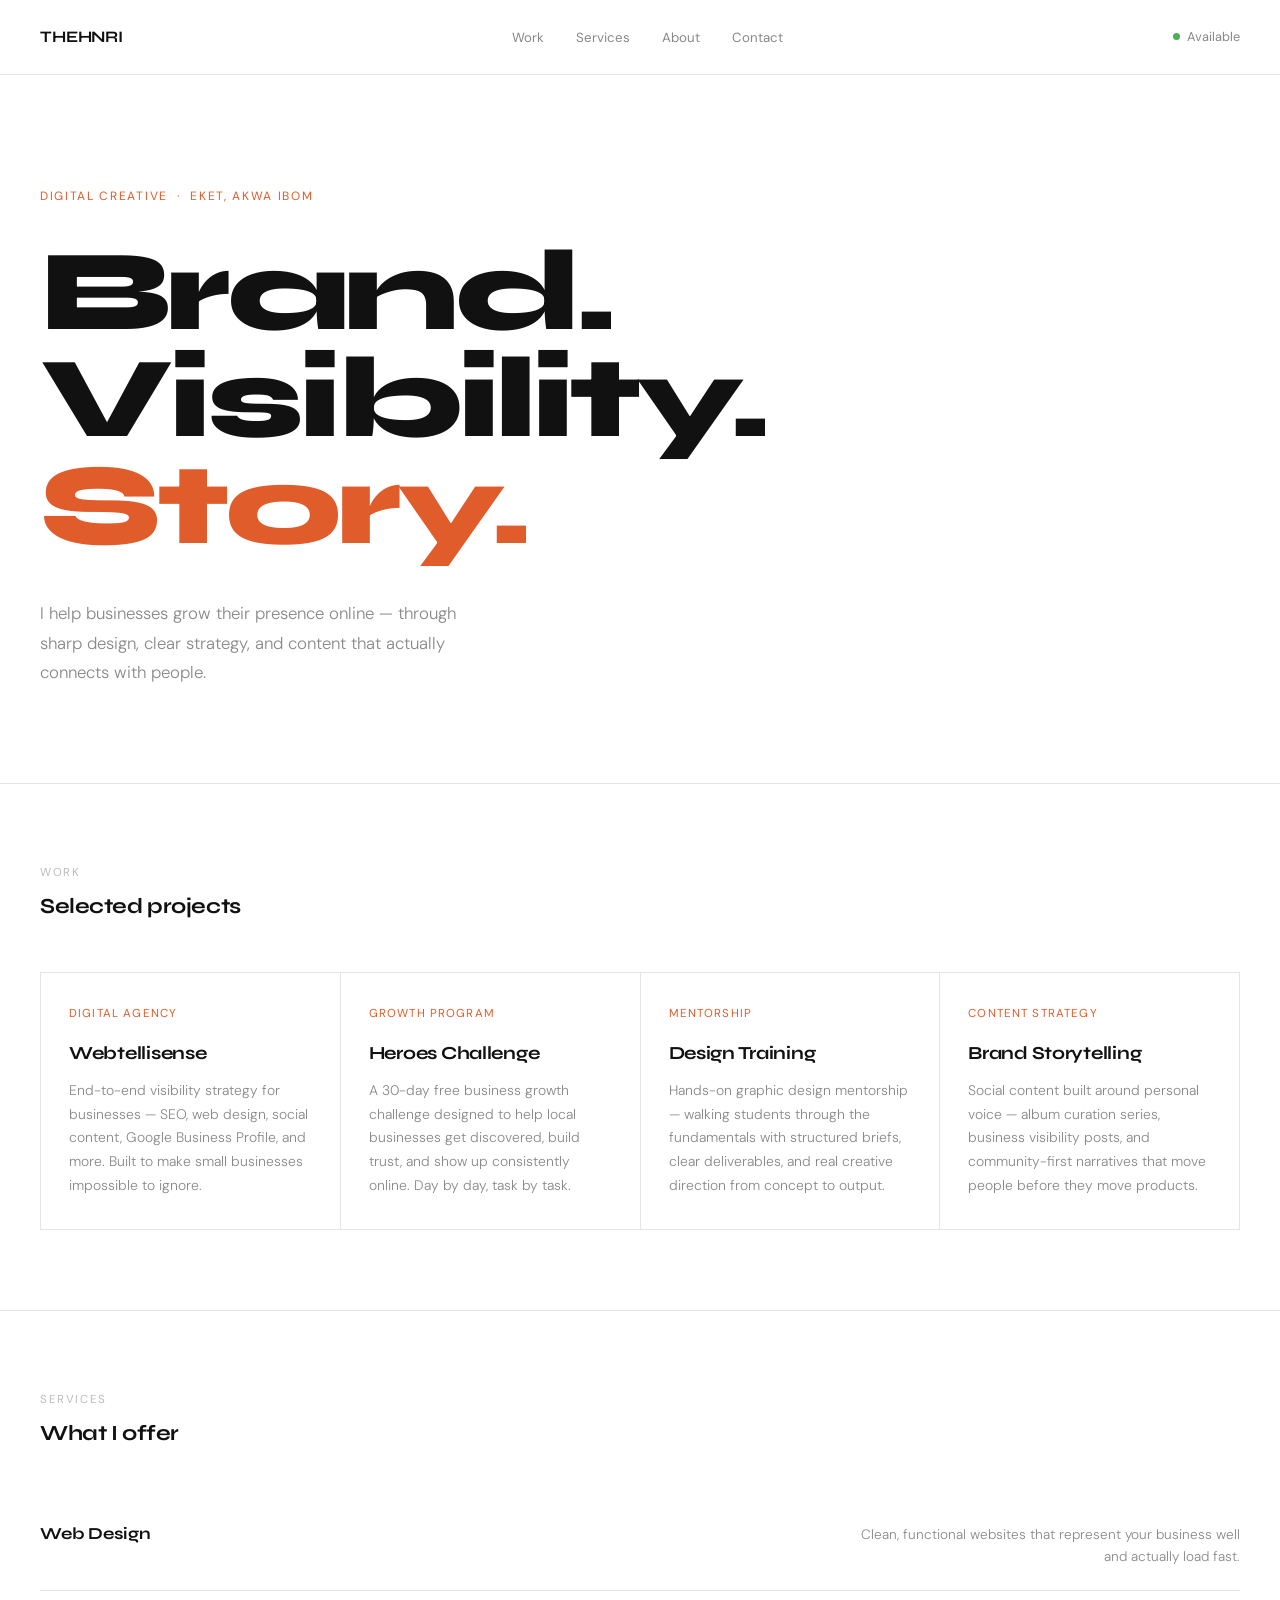
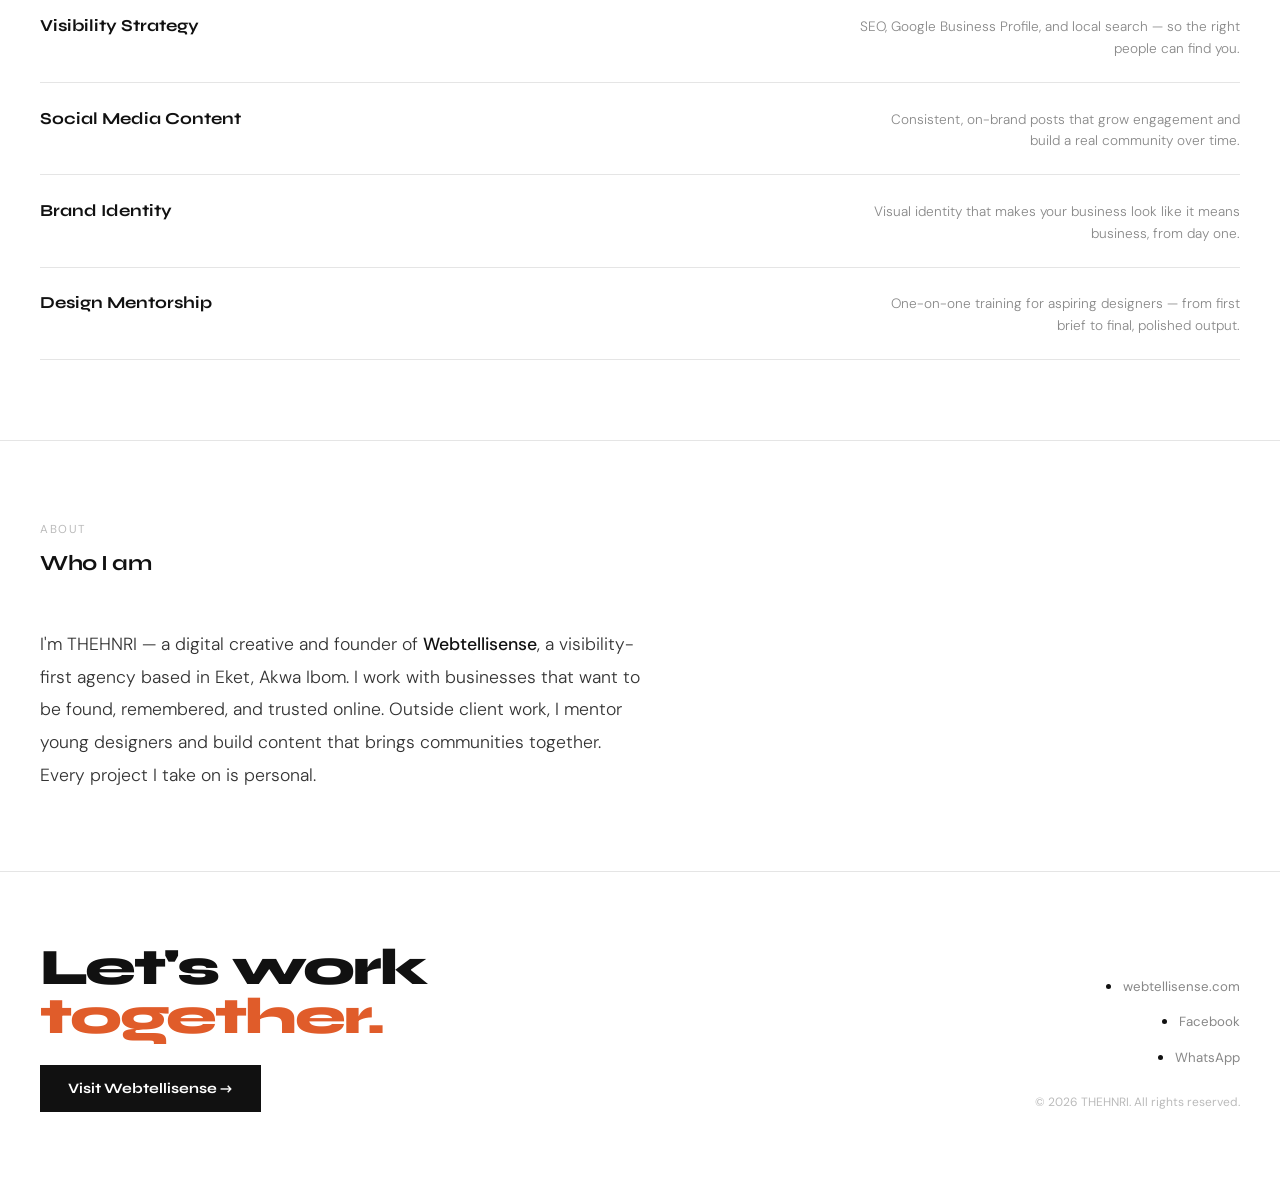
==== index.html @ 306996d9 "Add files via upload" ====
<!DOCTYPE html>
<html lang="en">
<head>
  <meta charset="UTF-8">
  <meta name="viewport" content="width=device-width, initial-scale=1.0">
  <title>THEHNRI — Digital Creative</title>
  <link href="https://fonts.googleapis.com/css2?family=Syne:wght@400;700;800&family=DM+Sans:ital,opsz,wght@0,9..40,300;0,9..40,400;0,9..40,500;1,9..40,300&display=swap" rel="stylesheet">
  <style>
    *, *::before, *::after { box-sizing: border-box; margin: 0; padding: 0; }

    :root {
      --bg:     #FFFFFF;
      --text:   #111111;
      --muted:  #888888;
      --soft:   #BBBBBB;
      --accent: #E05C2A;
      --surface:#F6F5F3;
      --border: #E5E5E5;
    }

    html { scroll-behavior: smooth; }

    body {
      font-family: 'DM Sans', sans-serif;
      background: var(--bg);
      color: var(--text);
      line-height: 1.6;
    }

    /* ── NAV ── */
    nav {
      padding: 1.5rem 2.5rem;
      display: flex;
      justify-content: space-between;
      align-items: center;
      border-bottom: 1px solid var(--border);
      position: sticky;
      top: 0;
      background: var(--bg);
      z-index: 10;
    }

    .nav-name {
      font-family: 'Syne', sans-serif;
      font-weight: 700;
      font-size: 1rem;
      letter-spacing: -0.01em;
    }

    .nav-links {
      display: flex;
      gap: 2rem;
      list-style: none;
    }

    .nav-links a {
      font-size: 0.83rem;
      color: var(--muted);
      text-decoration: none;
      transition: color 0.15s;
    }

    .nav-links a:hover { color: var(--text); }

    .nav-status {
      font-size: 0.8rem;
      color: var(--muted);
      display: flex;
      align-items: center;
      gap: 0.45rem;
    }

    .dot {
      width: 7px;
      height: 7px;
      border-radius: 50%;
      background: #4CAF50;
      flex-shrink: 0;
    }

    /* ── HERO ── */
    .hero {
      padding: 7rem 2.5rem 6rem;
      max-width: 960px;
    }

    .eyebrow {
      font-size: 0.75rem;
      text-transform: uppercase;
      letter-spacing: 0.14em;
      color: var(--accent);
      margin-bottom: 2rem;
    }

    h1 {
      font-family: 'Syne', sans-serif;
      font-size: clamp(3.5rem, 9vw, 7.5rem);
      font-weight: 800;
      line-height: 0.93;
      letter-spacing: -0.04em;
      margin-bottom: 2.5rem;
    }

    h1 em {
      font-style: normal;
      color: var(--accent);
    }

    .hero-sub {
      font-size: 1.05rem;
      color: var(--muted);
      max-width: 440px;
      line-height: 1.75;
      font-weight: 300;
    }

    /* ── SHARED SECTION ── */
    .section {
      padding: 5rem 2.5rem;
      border-top: 1px solid var(--border);
    }

    .section-head {
      margin-bottom: 3rem;
    }

    .section-label {
      font-size: 0.72rem;
      text-transform: uppercase;
      letter-spacing: 0.14em;
      color: var(--soft);
      display: block;
      margin-bottom: 0.4rem;
    }

    h2 {
      font-family: 'Syne', sans-serif;
      font-size: 1.35rem;
      font-weight: 700;
      letter-spacing: -0.02em;
    }

    /* ── WORK GRID ── */
    .work-grid {
      display: grid;
      grid-template-columns: repeat(auto-fit, minmax(260px, 1fr));
      border: 1px solid var(--border);
      gap: 1px;
      background: var(--border);
    }

    .work-card {
      background: var(--bg);
      padding: 2rem 1.75rem;
      transition: background 0.15s;
    }

    .work-card:hover { background: var(--surface); }

    .work-tag {
      font-size: 0.72rem;
      text-transform: uppercase;
      letter-spacing: 0.1em;
      color: var(--accent);
      margin-bottom: 1rem;
      display: block;
    }

    .work-title {
      font-family: 'Syne', sans-serif;
      font-size: 1.15rem;
      font-weight: 700;
      margin-bottom: 0.65rem;
      letter-spacing: -0.015em;
    }

    .work-desc {
      font-size: 0.87rem;
      color: var(--muted);
      line-height: 1.7;
      font-weight: 300;
    }

    /* ── SERVICES ── */
    .service-list { list-style: none; }

    .service-item {
      padding: 1.4rem 0;
      border-bottom: 1px solid var(--border);
      display: flex;
      justify-content: space-between;
      align-items: baseline;
      gap: 2rem;
    }

    .service-name {
      font-family: 'Syne', sans-serif;
      font-size: 1.05rem;
      font-weight: 700;
      flex-shrink: 0;
    }

    .service-desc {
      font-size: 0.85rem;
      color: var(--muted);
      text-align: right;
      max-width: 380px;
      font-weight: 300;
    }

    /* ── ABOUT ── */
    .about-body {
      font-size: 1.1rem;
      line-height: 1.85;
      max-width: 600px;
      color: #333;
      font-weight: 300;
    }

    .about-body strong {
      font-weight: 500;
      color: var(--text);
    }

    /* ── FOOTER ── */
    footer {
      padding: 4.5rem 2.5rem;
      border-top: 1px solid var(--border);
      display: flex;
      justify-content: space-between;
      align-items: flex-end;
      gap: 3rem;
      flex-wrap: wrap;
    }

    .footer-cta h3 {
      font-family: 'Syne', sans-serif;
      font-size: clamp(2rem, 5vw, 3.2rem);
      font-weight: 800;
      letter-spacing: -0.04em;
      line-height: 0.95;
      margin-bottom: 1.5rem;
    }

    .footer-cta h3 em {
      font-style: normal;
      color: var(--accent);
    }

    .cta-link {
      display: inline-block;
      font-family: 'Syne', sans-serif;
      font-size: 0.9rem;
      font-weight: 700;
      color: var(--bg);
      background: var(--text);
      text-decoration: none;
      padding: 0.75rem 1.75rem;
      transition: background 0.15s;
    }

    .cta-link:hover { background: var(--accent); }

    .footer-meta {
      text-align: right;
    }

    .footer-links {
      display: flex;
      flex-direction: column;
      gap: 0.6rem;
      align-items: flex-end;
      margin-bottom: 1.5rem;
    }

    .footer-links a {
      font-size: 0.83rem;
      color: var(--muted);
      text-decoration: none;
      transition: color 0.15s;
    }

    .footer-links a:hover { color: var(--text); }

    .footer-copy {
      font-size: 0.75rem;
      color: var(--soft);
    }

    /* ── RESPONSIVE ── */
    @media (max-width: 640px) {
      nav { padding: 1.25rem 1.5rem; }
      .nav-links { display: none; }
      .hero { padding: 4.5rem 1.5rem 4rem; }
      .section { padding: 3.5rem 1.5rem; }
      .service-item { flex-direction: column; gap: 0.5rem; }
      .service-desc { text-align: left; }
      footer { padding: 3rem 1.5rem; flex-direction: column; align-items: flex-start; }
      .footer-meta { text-align: left; }
      .footer-links { align-items: flex-start; }
    }

    @media (prefers-reduced-motion: reduce) {
      * { transition: none !important; }
    }
  </style>
</head>
<body>

  <!-- NAV -->
  <nav>
    <span class="nav-name">THEHNRI</span>
    <ul class="nav-links">
      <li><a href="#work">Work</a></li>
      <li><a href="#services">Services</a></li>
      <li><a href="#about">About</a></li>
      <li><a href="#contact">Contact</a></li>
    </ul>
    <span class="nav-status">
      <span class="dot"></span>
      Available
    </span>
  </nav>

  <!-- HERO -->
  <div class="hero">
    <p class="eyebrow" id="site-eyebrow">Digital Creative &nbsp;·&nbsp; Eket, Akwa Ibom</p>
    <h1>
      Brand.<br>
      Visibility.<br>
      <em>Story.</em>
    </h1>
    <p class="hero-sub" id="site-subtitle">
      I help businesses grow their presence online — through sharp design,
      clear strategy, and content that actually connects with people.
    </p>
  </div>

  <!-- WORK -->
  <div id="work" class="section">
    <div class="section-head">
      <span class="section-label">Work</span>
      <h2>Selected projects</h2>
    </div>
    <div class="work-grid" id="work-grid">

      <!-- The cards below are FALLBACK content shown only if
           content/works.json fails to load. Once the CMS data
           loads, this grid is replaced automatically. You can
           leave these as-is or remove them. -->

      <!-- ============================================
           HOW TO ADD A NEW WORK ITEM:
           Copy one ".work-card" block (everything from
           <div class="work-card"> to its closing </div>)
           and paste it anywhere in this grid. Then edit:
             - work-tag   -> category label
             - work-title -> project name
             - work-desc  -> short description
           To add an image, place this inside the card,
           right after the opening <div class="work-card">:
             <img src="your-image.jpg" alt="Project name"
                  style="width:100%; height:160px; object-fit:cover; margin-bottom:1rem; border:1px solid var(--border);">
      ============================================= -->

      <div class="work-card">
        <span class="work-tag">Digital Agency</span>
        <p class="work-title">Webtellisense</p>
        <p class="work-desc">
          End-to-end visibility strategy for businesses — SEO, web design,
          social content, Google Business Profile, and more. Built to make
          small businesses impossible to ignore.
        </p>
      </div>

      <div class="work-card">
        <span class="work-tag">Growth Program</span>
        <p class="work-title">Heroes Challenge</p>
        <p class="work-desc">
          A 30-day free business growth challenge designed to help local
          businesses get discovered, build trust, and show up consistently
          online. Day by day, task by task.
        </p>
      </div>

      <div class="work-card">
        <span class="work-tag">Mentorship</span>
        <p class="work-title">Design Training</p>
        <p class="work-desc">
          Hands-on graphic design mentorship — walking students through the
          fundamentals with structured briefs, clear deliverables, and real
          creative direction from concept to output.
        </p>
      </div>

      <div class="work-card">
        <span class="work-tag">Content Strategy</span>
        <p class="work-title">Brand Storytelling</p>
        <p class="work-desc">
          Social content built around personal voice — album curation series,
          business visibility posts, and community-first narratives that move
          people before they move products.
        </p>
      </div>

    </div>
  </div>

  <!-- SERVICES -->
  <div id="services" class="section">
    <div class="section-head">
      <span class="section-label">Services</span>
      <h2>What I offer</h2>
    </div>
    <ul class="service-list">
      <li class="service-item">
        <span class="service-name">Web Design</span>
        <span class="service-desc">Clean, functional websites that represent your business well and actually load fast.</span>
      </li>
      <li class="service-item">
        <span class="service-name">Visibility Strategy</span>
        <span class="service-desc">SEO, Google Business Profile, and local search — so the right people can find you.</span>
      </li>
      <li class="service-item">
        <span class="service-name">Social Media Content</span>
        <span class="service-desc">Consistent, on-brand posts that grow engagement and build a real community over time.</span>
      </li>
      <li class="service-item">
        <span class="service-name">Brand Identity</span>
        <span class="service-desc">Visual identity that makes your business look like it means business, from day one.</span>
      </li>
      <li class="service-item">
        <span class="service-name">Design Mentorship</span>
        <span class="service-desc">One-on-one training for aspiring designers — from first brief to final, polished output.</span>
      </li>
    </ul>
  </div>

  <!-- ABOUT -->
  <div id="about" class="section">
    <div class="section-head">
      <span class="section-label">About</span>
      <h2>Who I am</h2>
    </div>
    <p class="about-body" id="site-about">
      I'm THEHNRI — a digital creative and founder of
      <strong>Webtellisense</strong>, a visibility-first agency based in
      Eket, Akwa Ibom. I work with businesses that want to be found,
      remembered, and trusted online. Outside client work, I mentor young
      designers and build content that brings communities together.
      Every project I take on is personal.
    </p>
  </div>

  <!-- FOOTER / CONTACT -->
  <footer id="contact">
    <div class="footer-cta">
      <h3>Let's work<br><em>together.</em></h3>
      <a class="cta-link" href="https://webtellisense.com" target="_blank" rel="noopener">
        Visit Webtellisense &rarr;
      </a>
    </div>
    <div class="footer-meta">
      <ul class="footer-links">
        <li><a href="https://webtellisense.com" target="_blank" rel="noopener">webtellisense.com</a></li>
        <li><a href="#">Facebook</a></li>
        <li><a href="#">WhatsApp</a></li>
      </ul>
      <p class="footer-copy">&copy; 2026 THEHNRI. All rights reserved.</p>
    </div>
  </footer>

  <script>
    // ── Load editable content from /content/ JSON files (edited via /admin) ──

    // Site text (eyebrow, hero subtitle, about)
    fetch('content/site.json')
      .then(r => r.json())
      .then(data => {
        if (data.eyebrow) document.getElementById('site-eyebrow').textContent = data.eyebrow;
        if (data.subtitle) document.getElementById('site-subtitle').textContent = data.subtitle;
        if (data.about) {
          const aboutEl = document.getElementById('site-about');
          aboutEl.innerHTML = data.about.replace(/Webtellisense/, '<strong>Webtellisense</strong>');
        }
      })
      .catch(() => { /* keep fallback text if this fails */ });

    // Work / project cards
    fetch('content/works.json')
      .then(r => r.json())
      .then(data => {
        const grid = document.getElementById('work-grid');
        if (!data.items || !data.items.length) return;

        grid.innerHTML = data.items.map(item => `
          <div class="work-card">
            ${item.image ? `<img src="${item.image}" alt="${item.title}" style="width:100%; height:160px; object-fit:cover; margin-bottom:1rem; border:1px solid var(--border);">` : ''}
            <span class="work-tag">${item.tag || ''}</span>
            <p class="work-title">${item.title || ''}</p>
            <p class="work-desc">${item.description || ''}</p>
          </div>
        `).join('');
      })
      .catch(() => { /* keep fallback cards if this fails */ });
  </script>

</body>
</html>
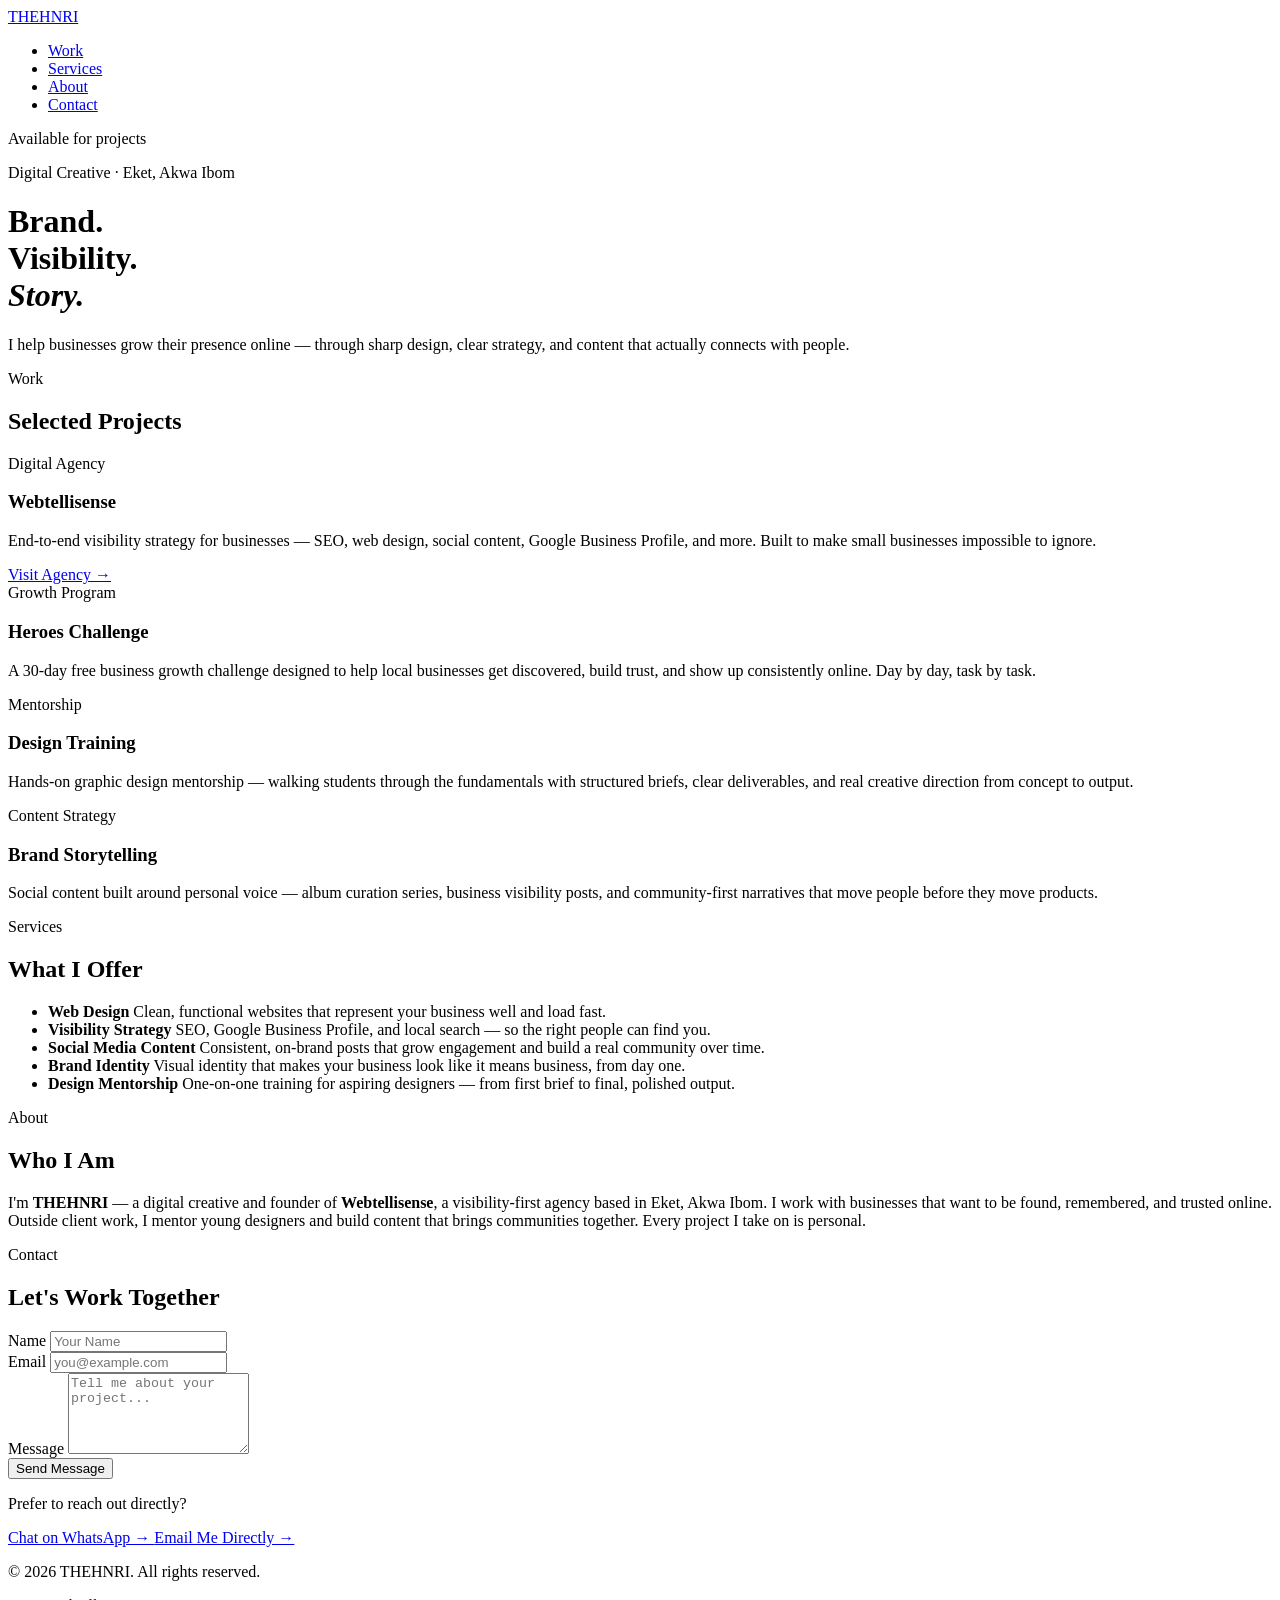
==== commit 945b8e41: "Update index.html" ====
--- a/index.html
+++ b/index.html
@@ -1,509 +1,195 @@
 <!DOCTYPE html>
 <html lang="en">
 <head>
-  <meta charset="UTF-8">
-  <meta name="viewport" content="width=device-width, initial-scale=1.0">
-  <title>THEHNRI — Digital Creative</title>
-  <link href="https://fonts.googleapis.com/css2?family=Syne:wght@400;700;800&family=DM+Sans:ital,opsz,wght@0,9..40,300;0,9..40,400;0,9..40,500;1,9..40,300&display=swap" rel="stylesheet">
-  <style>
-    *, *::before, *::after { box-sizing: border-box; margin: 0; padding: 0; }
-
-    :root {
-      --bg:     #FFFFFF;
-      --text:   #111111;
-      --muted:  #888888;
-      --soft:   #BBBBBB;
-      --accent: #E05C2A;
-      --surface:#F6F5F3;
-      --border: #E5E5E5;
-    }
-
-    html { scroll-behavior: smooth; }
-
-    body {
-      font-family: 'DM Sans', sans-serif;
-      background: var(--bg);
-      color: var(--text);
-      line-height: 1.6;
-    }
-
-    /* ── NAV ── */
-    nav {
-      padding: 1.5rem 2.5rem;
-      display: flex;
-      justify-content: space-between;
-      align-items: center;
-      border-bottom: 1px solid var(--border);
-      position: sticky;
-      top: 0;
-      background: var(--bg);
-      z-index: 10;
-    }
-
-    .nav-name {
-      font-family: 'Syne', sans-serif;
-      font-weight: 700;
-      font-size: 1rem;
-      letter-spacing: -0.01em;
-    }
-
-    .nav-links {
-      display: flex;
-      gap: 2rem;
-      list-style: none;
-    }
-
-    .nav-links a {
-      font-size: 0.83rem;
-      color: var(--muted);
-      text-decoration: none;
-      transition: color 0.15s;
-    }
-
-    .nav-links a:hover { color: var(--text); }
-
-    .nav-status {
-      font-size: 0.8rem;
-      color: var(--muted);
-      display: flex;
-      align-items: center;
-      gap: 0.45rem;
-    }
-
-    .dot {
-      width: 7px;
-      height: 7px;
-      border-radius: 50%;
-      background: #4CAF50;
-      flex-shrink: 0;
-    }
-
-    /* ── HERO ── */
-    .hero {
-      padding: 7rem 2.5rem 6rem;
-      max-width: 960px;
-    }
-
-    .eyebrow {
-      font-size: 0.75rem;
-      text-transform: uppercase;
-      letter-spacing: 0.14em;
-      color: var(--accent);
-      margin-bottom: 2rem;
-    }
-
-    h1 {
-      font-family: 'Syne', sans-serif;
-      font-size: clamp(3.5rem, 9vw, 7.5rem);
-      font-weight: 800;
-      line-height: 0.93;
-      letter-spacing: -0.04em;
-      margin-bottom: 2.5rem;
-    }
-
-    h1 em {
-      font-style: normal;
-      color: var(--accent);
-    }
-
-    .hero-sub {
-      font-size: 1.05rem;
-      color: var(--muted);
-      max-width: 440px;
-      line-height: 1.75;
-      font-weight: 300;
-    }
-
-    /* ── SHARED SECTION ── */
-    .section {
-      padding: 5rem 2.5rem;
-      border-top: 1px solid var(--border);
-    }
-
-    .section-head {
-      margin-bottom: 3rem;
-    }
-
-    .section-label {
-      font-size: 0.72rem;
-      text-transform: uppercase;
-      letter-spacing: 0.14em;
-      color: var(--soft);
-      display: block;
-      margin-bottom: 0.4rem;
-    }
-
-    h2 {
-      font-family: 'Syne', sans-serif;
-      font-size: 1.35rem;
-      font-weight: 700;
-      letter-spacing: -0.02em;
-    }
-
-    /* ── WORK GRID ── */
-    .work-grid {
-      display: grid;
-      grid-template-columns: repeat(auto-fit, minmax(260px, 1fr));
-      border: 1px solid var(--border);
-      gap: 1px;
-      background: var(--border);
-    }
-
-    .work-card {
-      background: var(--bg);
-      padding: 2rem 1.75rem;
-      transition: background 0.15s;
-    }
-
-    .work-card:hover { background: var(--surface); }
-
-    .work-tag {
-      font-size: 0.72rem;
-      text-transform: uppercase;
-      letter-spacing: 0.1em;
-      color: var(--accent);
-      margin-bottom: 1rem;
-      display: block;
-    }
-
-    .work-title {
-      font-family: 'Syne', sans-serif;
-      font-size: 1.15rem;
-      font-weight: 700;
-      margin-bottom: 0.65rem;
-      letter-spacing: -0.015em;
-    }
-
-    .work-desc {
-      font-size: 0.87rem;
-      color: var(--muted);
-      line-height: 1.7;
-      font-weight: 300;
-    }
-
-    /* ── SERVICES ── */
-    .service-list { list-style: none; }
-
-    .service-item {
-      padding: 1.4rem 0;
-      border-bottom: 1px solid var(--border);
-      display: flex;
-      justify-content: space-between;
-      align-items: baseline;
-      gap: 2rem;
-    }
-
-    .service-name {
-      font-family: 'Syne', sans-serif;
-      font-size: 1.05rem;
-      font-weight: 700;
-      flex-shrink: 0;
-    }
-
-    .service-desc {
-      font-size: 0.85rem;
-      color: var(--muted);
-      text-align: right;
-      max-width: 380px;
-      font-weight: 300;
-    }
-
-    /* ── ABOUT ── */
-    .about-body {
-      font-size: 1.1rem;
-      line-height: 1.85;
-      max-width: 600px;
-      color: #333;
-      font-weight: 300;
-    }
-
-    .about-body strong {
-      font-weight: 500;
-      color: var(--text);
-    }
-
-    /* ── FOOTER ── */
-    footer {
-      padding: 4.5rem 2.5rem;
-      border-top: 1px solid var(--border);
-      display: flex;
-      justify-content: space-between;
-      align-items: flex-end;
-      gap: 3rem;
-      flex-wrap: wrap;
-    }
-
-    .footer-cta h3 {
-      font-family: 'Syne', sans-serif;
-      font-size: clamp(2rem, 5vw, 3.2rem);
-      font-weight: 800;
-      letter-spacing: -0.04em;
-      line-height: 0.95;
-      margin-bottom: 1.5rem;
-    }
-
-    .footer-cta h3 em {
-      font-style: normal;
-      color: var(--accent);
-    }
-
-    .cta-link {
-      display: inline-block;
-      font-family: 'Syne', sans-serif;
-      font-size: 0.9rem;
-      font-weight: 700;
-      color: var(--bg);
-      background: var(--text);
-      text-decoration: none;
-      padding: 0.75rem 1.75rem;
-      transition: background 0.15s;
-    }
-
-    .cta-link:hover { background: var(--accent); }
-
-    .footer-meta {
-      text-align: right;
-    }
-
-    .footer-links {
-      display: flex;
-      flex-direction: column;
-      gap: 0.6rem;
-      align-items: flex-end;
-      margin-bottom: 1.5rem;
-    }
-
-    .footer-links a {
-      font-size: 0.83rem;
-      color: var(--muted);
-      text-decoration: none;
-      transition: color 0.15s;
-    }
-
-    .footer-links a:hover { color: var(--text); }
-
-    .footer-copy {
-      font-size: 0.75rem;
-      color: var(--soft);
-    }
-
-    /* ── RESPONSIVE ── */
-    @media (max-width: 640px) {
-      nav { padding: 1.25rem 1.5rem; }
-      .nav-links { display: none; }
-      .hero { padding: 4.5rem 1.5rem 4rem; }
-      .section { padding: 3.5rem 1.5rem; }
-      .service-item { flex-direction: column; gap: 0.5rem; }
-      .service-desc { text-align: left; }
-      footer { padding: 3rem 1.5rem; flex-direction: column; align-items: flex-start; }
-      .footer-meta { text-align: left; }
-      .footer-links { align-items: flex-start; }
-    }
-
-    @media (prefers-reduced-motion: reduce) {
-      * { transition: none !important; }
-    }
-  </style>
+  <meta charset="UTF-8" />
+  <meta name="viewport" content="width=device-width, initial-scale=1.0" />
+  <title>THEHNRI — Digital Creative & Brand Strategist</title>
+  
+  <!-- SEO & Social Sharing (Open Graph) -->
+  <meta name="description" content="Portfolio of THEHNRI — Digital Creative and Founder of Webtellisense. Based in Eket, Akwa Ibom." />
+  <meta property="og:title" content="THEHNRI — Digital Creative" />
+  <meta property="og:description" content="Helping businesses grow online through design, visibility strategy, and storytelling." />
+  <meta property="og:type" content="website" />
+  
+  <link rel="stylesheet" href="style.css" />
 </head>
 <body>
 
-  <!-- NAV -->
+  <!-- Navigation -->
   <nav>
-    <span class="nav-name">THEHNRI</span>
-    <ul class="nav-links">
+    <a href="#" class="logo">THEHNRI</a>
+    <ul>
       <li><a href="#work">Work</a></li>
       <li><a href="#services">Services</a></li>
       <li><a href="#about">About</a></li>
       <li><a href="#contact">Contact</a></li>
     </ul>
-    <span class="nav-status">
-      <span class="dot"></span>
-      Available
+    <span class="badge">
+      <span class="dot"></span> Available for projects
     </span>
   </nav>
 
-  <!-- HERO -->
-  <div class="hero">
-    <p class="eyebrow" id="site-eyebrow">Digital Creative &nbsp;·&nbsp; Eket, Akwa Ibom</p>
+  <!-- Hero Section -->
+  <header class="hero">
+    <p class="location">Digital Creative &middot; Eket, Akwa Ibom</p>
     <h1>
-      Brand.<br>
-      Visibility.<br>
+      Brand.<br />
+      Visibility.<br />
       <em>Story.</em>
     </h1>
-    <p class="hero-sub" id="site-subtitle">
+    <p class="intro">
       I help businesses grow their presence online — through sharp design,
       clear strategy, and content that actually connects with people.
     </p>
-  </div>
+  </header>
 
-  <!-- WORK -->
-  <div id="work" class="section">
-    <div class="section-head">
-      <span class="section-label">Work</span>
-      <h2>Selected projects</h2>
+  <!-- Work Section -->
+  <section id="work">
+    <div class="section-header">
+      <span>Work</span>
+      <h2>Selected Projects</h2>
     </div>
-    <div class="work-grid" id="work-grid">
-
-      <!-- The cards below are FALLBACK content shown only if
-           content/works.json fails to load. Once the CMS data
-           loads, this grid is replaced automatically. You can
-           leave these as-is or remove them. -->
-
-      <!-- ============================================
-           HOW TO ADD A NEW WORK ITEM:
-           Copy one ".work-card" block (everything from
-           <div class="work-card"> to its closing </div>)
-           and paste it anywhere in this grid. Then edit:
-             - work-tag   -> category label
-             - work-title -> project name
-             - work-desc  -> short description
-           To add an image, place this inside the card,
-           right after the opening <div class="work-card">:
-             <img src="your-image.jpg" alt="Project name"
-                  style="width:100%; height:160px; object-fit:cover; margin-bottom:1rem; border:1px solid var(--border);">
-      ============================================= -->
-
-      <div class="work-card">
-        <span class="work-tag">Digital Agency</span>
-        <p class="work-title">Webtellisense</p>
-        <p class="work-desc">
+    
+    <div class="projects-grid">
+      <div class="project-card">
+        <span class="tag">Digital Agency</span>
+        <h3>Webtellisense</h3>
+        <p>
           End-to-end visibility strategy for businesses — SEO, web design,
           social content, Google Business Profile, and more. Built to make
           small businesses impossible to ignore.
         </p>
+        <a href="https://webtellisense.com" target="_blank" class="link-btn">Visit Agency &rarr;</a>
       </div>
 
-      <div class="work-card">
-        <span class="work-tag">Growth Program</span>
-        <p class="work-title">Heroes Challenge</p>
-        <p class="work-desc">
+      <div class="project-card">
+        <span class="tag">Growth Program</span>
+        <h3>Heroes Challenge</h3>
+        <p>
           A 30-day free business growth challenge designed to help local
           businesses get discovered, build trust, and show up consistently
           online. Day by day, task by task.
         </p>
       </div>
 
-      <div class="work-card">
-        <span class="work-tag">Mentorship</span>
-        <p class="work-title">Design Training</p>
-        <p class="work-desc">
+      <div class="project-card">
+        <span class="tag">Mentorship</span>
+        <h3>Design Training</h3>
+        <p>
           Hands-on graphic design mentorship — walking students through the
           fundamentals with structured briefs, clear deliverables, and real
           creative direction from concept to output.
         </p>
       </div>
 
-      <div class="work-card">
-        <span class="work-tag">Content Strategy</span>
-        <p class="work-title">Brand Storytelling</p>
-        <p class="work-desc">
+      <div class="project-card">
+        <span class="tag">Content Strategy</span>
+        <h3>Brand Storytelling</h3>
+        <p>
           Social content built around personal voice — album curation series,
           business visibility posts, and community-first narratives that move
           people before they move products.
         </p>
       </div>
+    </div>
+  </section>
 
+  <!-- Services Section -->
+  <section id="services">
+    <div class="section-header">
+      <span>Services</span>
+      <h2>What I Offer</h2>
     </div>
-  </div>
-
-  <!-- SERVICES -->
-  <div id="services" class="section">
-    <div class="section-head">
-      <span class="section-label">Services</span>
-      <h2>What I offer</h2>
-    </div>
-    <ul class="service-list">
-      <li class="service-item">
-        <span class="service-name">Web Design</span>
-        <span class="service-desc">Clean, functional websites that represent your business well and actually load fast.</span>
+    <ul class="services-list">
+      <li>
+        <strong>Web Design</strong>
+        <span>Clean, functional websites that represent your business well and load fast.</span>
       </li>
-      <li class="service-item">
-        <span class="service-name">Visibility Strategy</span>
-        <span class="service-desc">SEO, Google Business Profile, and local search — so the right people can find you.</span>
+      <li>
+        <strong>Visibility Strategy</strong>
+        <span>SEO, Google Business Profile, and local search — so the right people can find you.</span>
       </li>
-      <li class="service-item">
-        <span class="service-name">Social Media Content</span>
-        <span class="service-desc">Consistent, on-brand posts that grow engagement and build a real community over time.</span>
+      <li>
+        <strong>Social Media Content</strong>
+        <span>Consistent, on-brand posts that grow engagement and build a real community over time.</span>
       </li>
-      <li class="service-item">
-        <span class="service-name">Brand Identity</span>
-        <span class="service-desc">Visual identity that makes your business look like it means business, from day one.</span>
+      <li>
+        <strong>Brand Identity</strong>
+        <span>Visual identity that makes your business look like it means business, from day one.</span>
       </li>
-      <li class="service-item">
-        <span class="service-name">Design Mentorship</span>
-        <span class="service-desc">One-on-one training for aspiring designers — from first brief to final, polished output.</span>
+      <li>
+        <strong>Design Mentorship</strong>
+        <span>One-on-one training for aspiring designers — from first brief to final, polished output.</span>
       </li>
     </ul>
-  </div>
+  </section>
 
-  <!-- ABOUT -->
-  <div id="about" class="section">
-    <div class="section-head">
-      <span class="section-label">About</span>
-      <h2>Who I am</h2>
+  <!-- About Section -->
+  <section id="about">
+    <div class="section-header">
+      <span>About</span>
+      <h2>Who I Am</h2>
     </div>
-    <p class="about-body" id="site-about">
-      I'm THEHNRI — a digital creative and founder of
+    <p class="about-text">
+      I'm <strong>THEHNRI</strong> — a digital creative and founder of
       <strong>Webtellisense</strong>, a visibility-first agency based in
       Eket, Akwa Ibom. I work with businesses that want to be found,
       remembered, and trusted online. Outside client work, I mentor young
       designers and build content that brings communities together.
       Every project I take on is personal.
     </p>
-  </div>
+  </section>
 
-  <!-- FOOTER / CONTACT -->
-  <footer id="contact">
-    <div class="footer-cta">
-      <h3>Let's work<br><em>together.</em></h3>
-      <a class="cta-link" href="https://webtellisense.com" target="_blank" rel="noopener">
-        Visit Webtellisense &rarr;
-      </a>
+  <!-- Contact Section -->
+  <section id="contact">
+    <div class="section-header">
+      <span>Contact</span>
+      <h2>Let's Work Together</h2>
     </div>
-    <div class="footer-meta">
-      <ul class="footer-links">
-        <li><a href="https://webtellisense.com" target="_blank" rel="noopener">webtellisense.com</a></li>
-        <li><a href="#">Facebook</a></li>
-        <li><a href="#">WhatsApp</a></li>
-      </ul>
-      <p class="footer-copy">&copy; 2026 THEHNRI. All rights reserved.</p>
+
+    <!-- Form submission handler via Netlify -->
+    <form name="portfolio-contact" method="POST" data-netlify="true" class="contact-form">
+      <input type="hidden" name="form-name" value="portfolio-contact" />
+      
+      <div class="form-group">
+        <label for="name">Name</label>
+        <input type="text" id="name" name="name" required placeholder="Your Name" />
+      </div>
+
+      <div class="form-group">
+        <label for="email">Email</label>
+        <input type="email" id="email" name="email" required placeholder="you@example.com" />
+      </div>
+
+      <div class="form-group">
+        <label for="message">Message</label>
+        <textarea id="message" name="message" rows="5" required placeholder="Tell me about your project..."></textarea>
+      </div>
+
+      <button type="submit" class="submit-btn">Send Message</button>
+    </form>
+
+    <!-- Direct Contact Links -->
+    <div class="direct-contact">
+      <p>Prefer to reach out directly?</p>
+      <div class="contact-buttons">
+        <a href="https://wa.me/2348146008949?text=Hi%20THEHNRI,%20I'd%20like%20to%20discuss%20a%20project!" target="_blank" class="whatsapp-btn">
+          Chat on WhatsApp &rarr;
+        </a>
+        <a href="mailto:enohfaiith@gmail.com" class="email-btn">
+          Email Me Directly &rarr;
+        </a>
+      </div>
     </div>
+  </section>
+
+  <!-- Footer -->
+  <footer>
+    <p>&copy; 2026 THEHNRI. All rights reserved.</p>
+    <ul>
+      <li><a href="https://webtellisense.com" target="_blank">Webtellisense</a></li>
+    </ul>
   </footer>
-
-  <script>
-    // ── Load editable content from /content/ JSON files (edited via /admin) ──
-
-    // Site text (eyebrow, hero subtitle, about)
-    fetch('content/site.json')
-      .then(r => r.json())
-      .then(data => {
-        if (data.eyebrow) document.getElementById('site-eyebrow').textContent = data.eyebrow;
-        if (data.subtitle) document.getElementById('site-subtitle').textContent = data.subtitle;
-        if (data.about) {
-          const aboutEl = document.getElementById('site-about');
-          aboutEl.innerHTML = data.about.replace(/Webtellisense/, '<strong>Webtellisense</strong>');
-        }
-      })
-      .catch(() => { /* keep fallback text if this fails */ });
-
-    // Work / project cards
-    fetch('content/works.json')
-      .then(r => r.json())
-      .then(data => {
-        const grid = document.getElementById('work-grid');
-        if (!data.items || !data.items.length) return;
-
-        grid.innerHTML = data.items.map(item => `
-          <div class="work-card">
-            ${item.image ? `<img src="${item.image}" alt="${item.title}" style="width:100%; height:160px; object-fit:cover; margin-bottom:1rem; border:1px solid var(--border);">` : ''}
-            <span class="work-tag">${item.tag || ''}</span>
-            <p class="work-title">${item.title || ''}</p>
-            <p class="work-desc">${item.description || ''}</p>
-          </div>
-        `).join('');
-      })
-      .catch(() => { /* keep fallback cards if this fails */ });
-  </script>
 
 </body>
 </html>
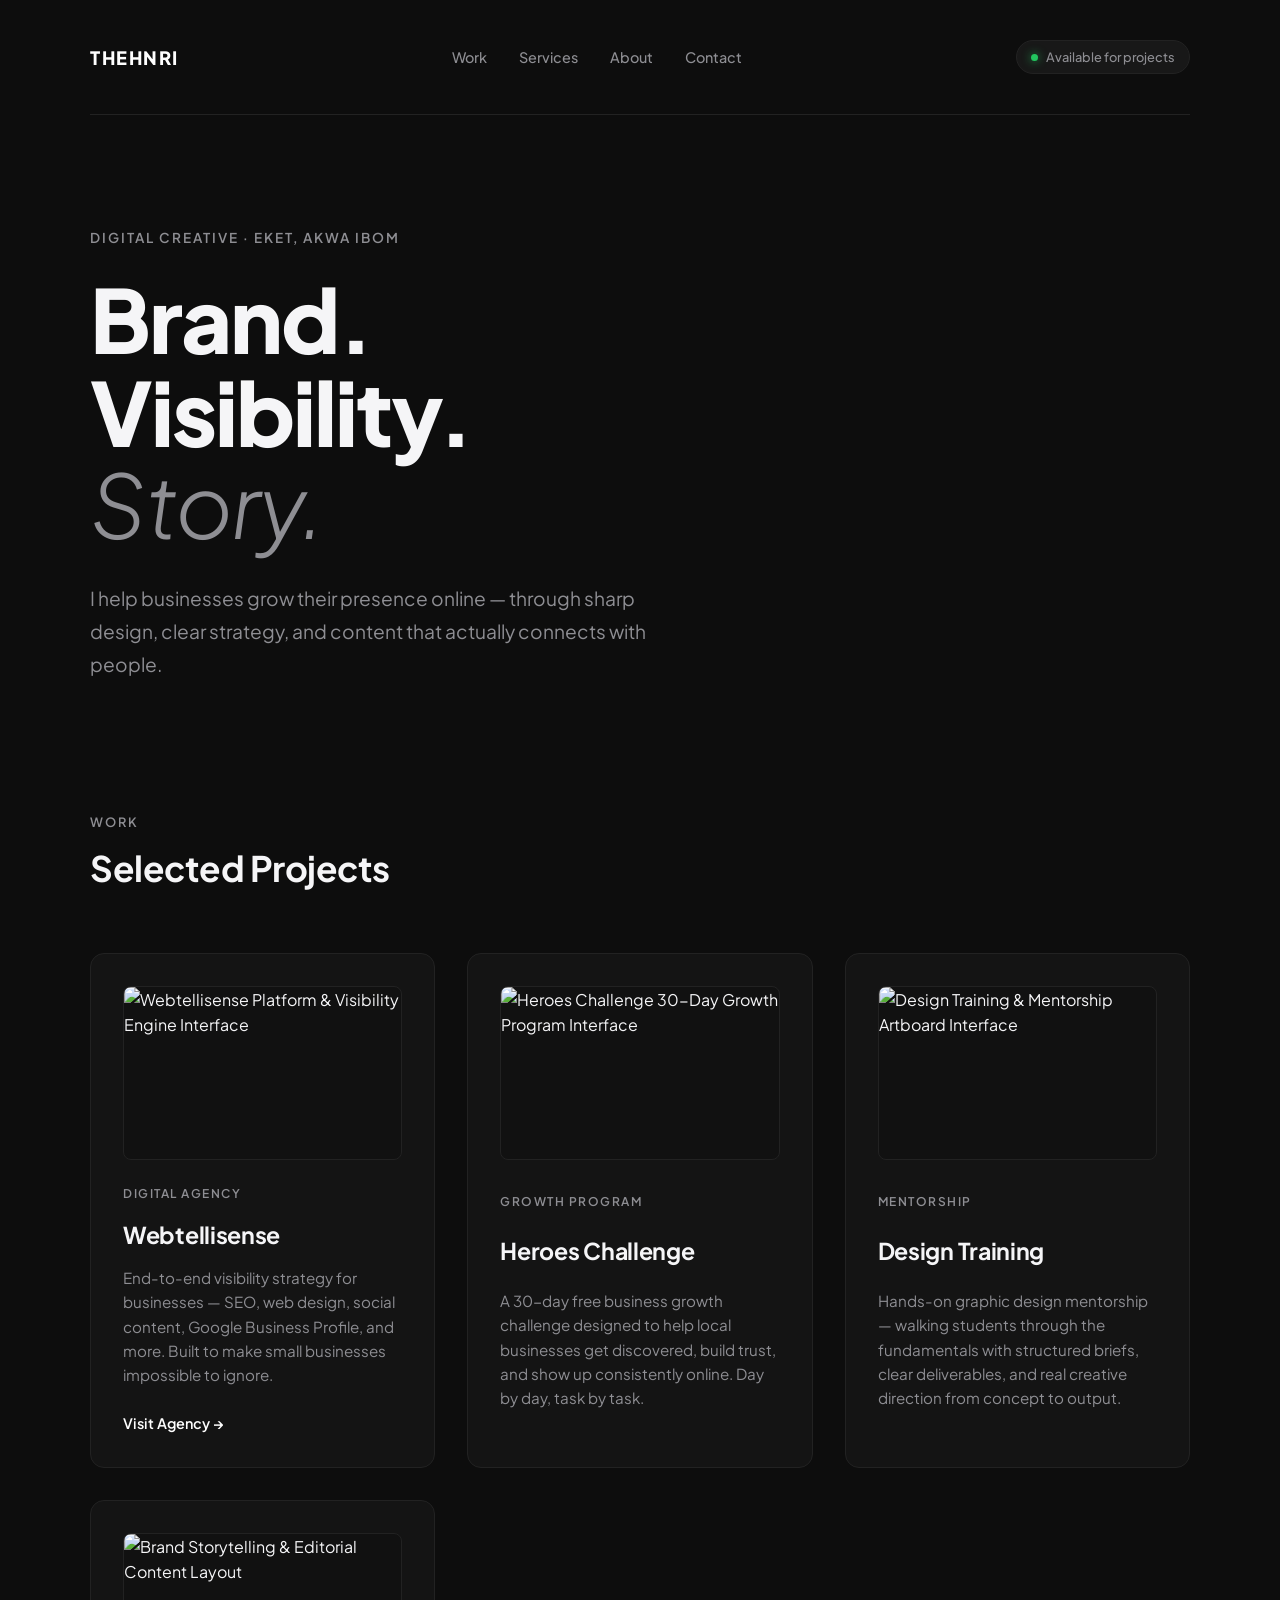
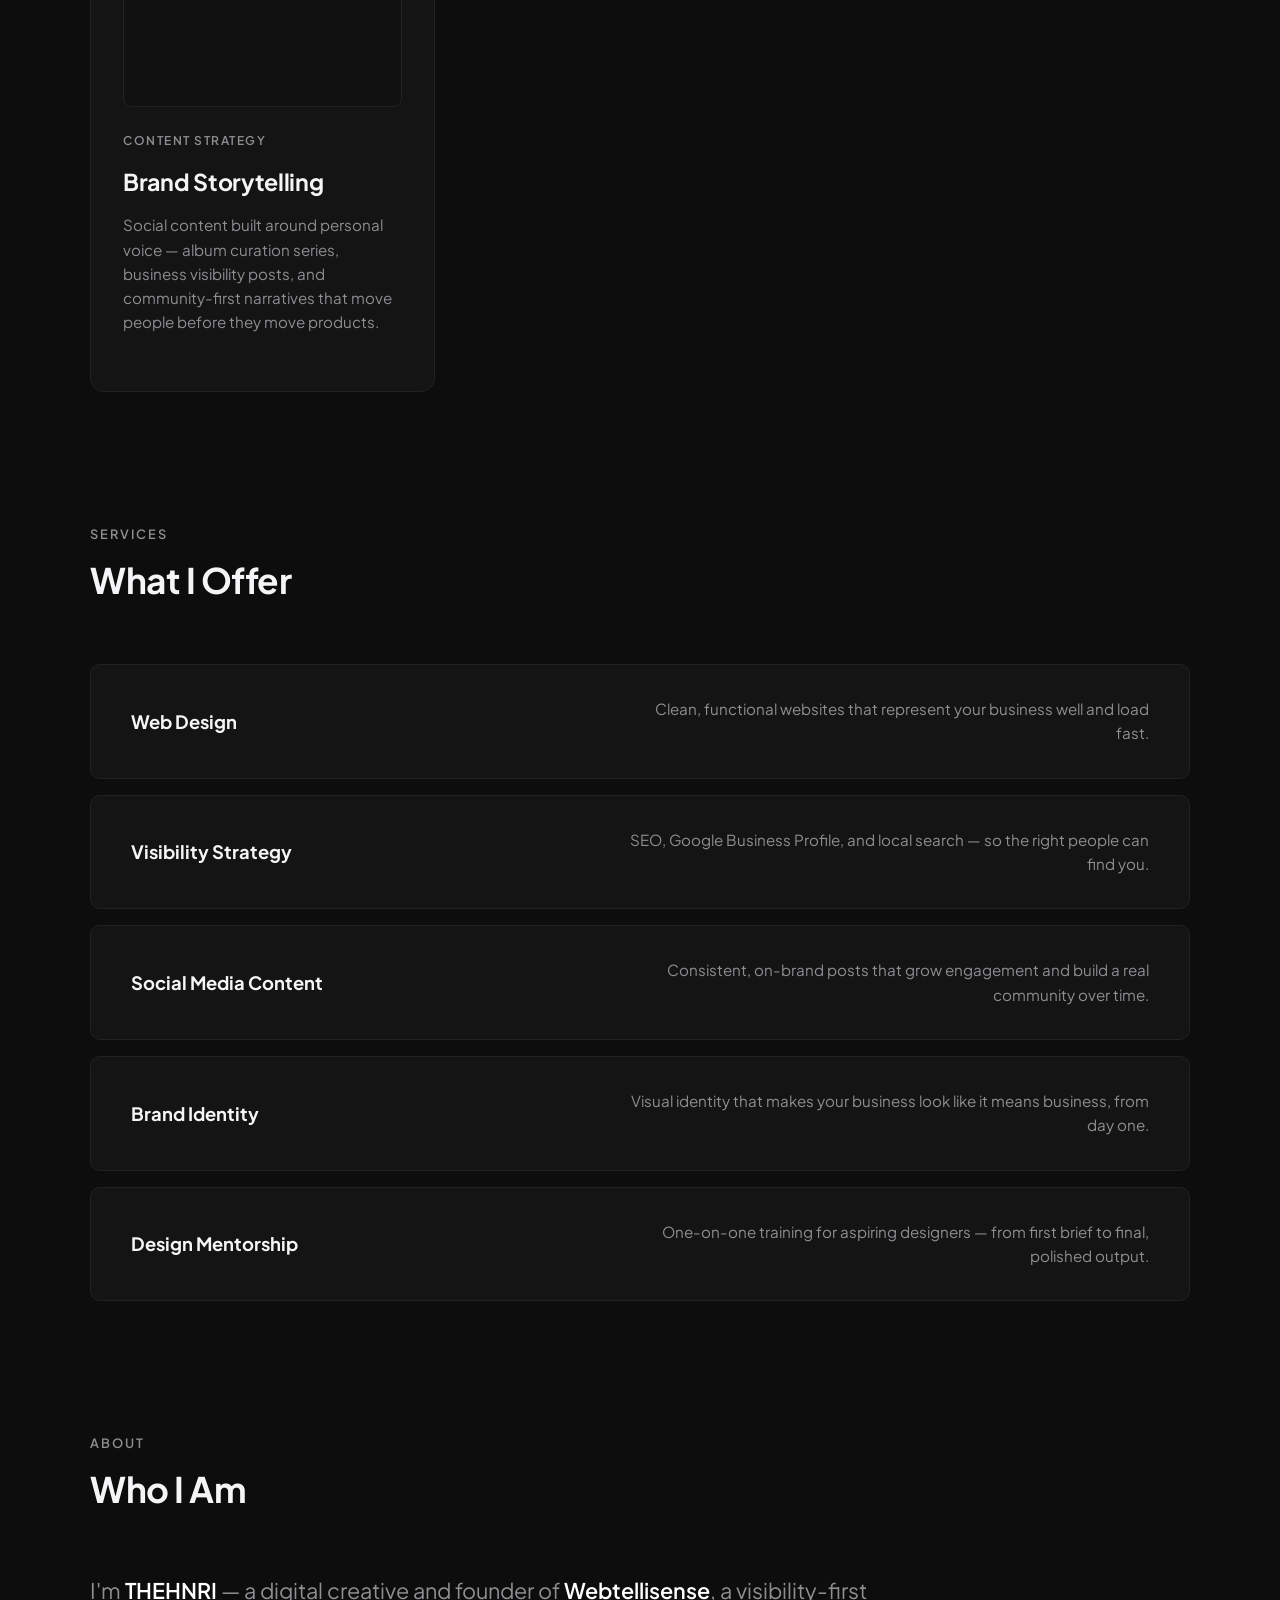
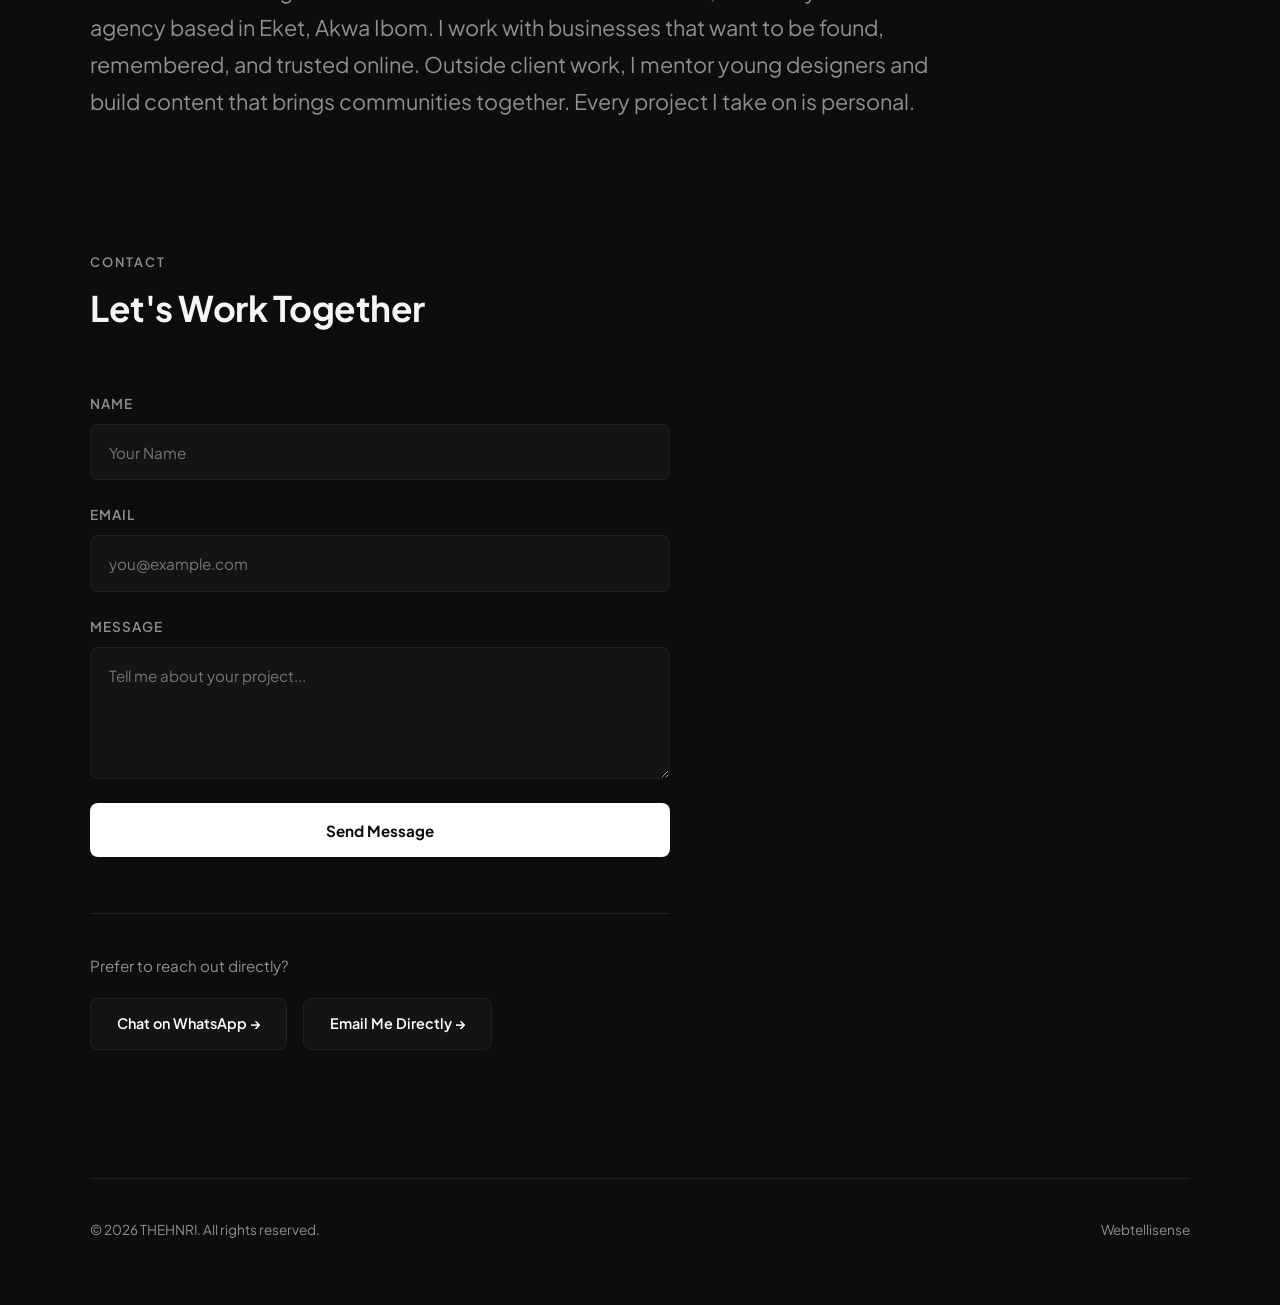
==== commit 4dad9f87: "Review progress document to continue work (6a8daee73fae676382fb0f64)" ====
--- a/index.html
+++ b/index.html
@@ -3,14 +3,43 @@
 <head>
   <meta charset="UTF-8" />
   <meta name="viewport" content="width=device-width, initial-scale=1.0" />
-  <title>THEHNRI — Digital Creative & Brand Strategist</title>
+  <title>THEHNRI — Digital Creative &amp; Brand Strategist</title>
   
-  <!-- SEO & Social Sharing (Open Graph) -->
-  <meta name="description" content="Portfolio of THEHNRI — Digital Creative and Founder of Webtellisense. Based in Eket, Akwa Ibom." />
-  <meta property="og:title" content="THEHNRI — Digital Creative" />
-  <meta property="og:description" content="Helping businesses grow online through design, visibility strategy, and storytelling." />
+  <!-- Primary Meta Tags -->
+  <meta name="title" content="THEHNRI — Digital Creative &amp; Brand Strategist" />
+  <meta name="description" content="Portfolio of THEHNRI — Digital Creative and Founder of Webtellisense. Helping businesses grow online through sharp design, visibility strategy, and storytelling. Based in Eket, Akwa Ibom." />
+  <meta name="author" content="THEHNRI" />
+  <meta name="theme-color" content="#0d0d0d" />
+  <meta name="color-scheme" content="dark" />
+
+  <!-- Open Graph / WhatsApp / Facebook Sharing -->
   <meta property="og:type" content="website" />
+  <meta property="og:site_name" content="THEHNRI" />
+  <meta property="og:title" content="THEHNRI — Digital Creative &amp; Brand Strategist" />
+  <meta property="og:description" content="Helping businesses grow online through sharp design, visibility strategy, and storytelling. Based in Eket, Akwa Ibom." />
+  <meta property="og:image" content="/images/og-image.svg" />
+  <meta property="og:image:type" content="image/svg+xml" />
+  <meta property="og:image:width" content="1200" />
+  <meta property="og:image:height" content="630" />
+  <meta property="og:image:alt" content="THEHNRI — Digital Creative &amp; Brand Strategist Portfolio" />
+  <meta property="og:locale" content="en_US" />
+
+  <!-- Twitter / X Sharing -->
+  <meta name="twitter:card" content="summary_large_image" />
+  <meta name="twitter:title" content="THEHNRI — Digital Creative &amp; Brand Strategist" />
+  <meta name="twitter:description" content="Helping businesses grow online through sharp design, visibility strategy, and storytelling. Founder of Webtellisense." />
+  <meta name="twitter:image" content="/images/og-image.svg" />
+
+  <!-- Favicon -->
+  <link rel="icon" type="image/svg+xml" href="/images/favicon.svg" />
+  <link rel="apple-touch-icon" href="/images/favicon.svg" />
+
+  <!-- Google Fonts: Geometric Sans (Plus Jakarta Sans) -->
+  <link rel="preconnect" href="https://fonts.googleapis.com">
+  <link rel="preconnect" href="https://fonts.gstatic.com" crossorigin>
+  <link href="https://fonts.googleapis.com/css2?family=Plus+Jakarta+Sans:ital,wght@0,300..800;1,300..800&display=swap" rel="stylesheet">
   
+  <!-- Main Stylesheet -->
   <link rel="stylesheet" href="style.css" />
 </head>
 <body>
@@ -51,7 +80,11 @@
     </div>
     
     <div class="projects-grid">
-      <div class="project-card">
+      <!-- Project 1: Webtellisense -->
+      <div class="project-card">
+        <div class="project-img-wrapper">
+          <img src="/images/webtellisense.svg" alt="Webtellisense Platform &amp; Visibility Engine Interface" class="project-img" loading="lazy" />
+        </div>
         <span class="tag">Digital Agency</span>
         <h3>Webtellisense</h3>
         <p>
@@ -59,10 +92,14 @@
           social content, Google Business Profile, and more. Built to make
           small businesses impossible to ignore.
         </p>
-        <a href="https://webtellisense.com" target="_blank" class="link-btn">Visit Agency &rarr;</a>
-      </div>
-
-      <div class="project-card">
+        <a href="https://webtellisense.com" target="_blank" rel="noopener noreferrer" class="link-btn">Visit Agency &rarr;</a>
+      </div>
+
+      <!-- Project 2: Heroes Challenge -->
+      <div class="project-card">
+        <div class="project-img-wrapper">
+          <img src="/images/heroes-challenge.svg" alt="Heroes Challenge 30-Day Growth Program Interface" class="project-img" loading="lazy" />
+        </div>
         <span class="tag">Growth Program</span>
         <h3>Heroes Challenge</h3>
         <p>
@@ -72,7 +109,11 @@
         </p>
       </div>
 
-      <div class="project-card">
+      <!-- Project 3: Design Training -->
+      <div class="project-card">
+        <div class="project-img-wrapper">
+          <img src="/images/design-training.svg" alt="Design Training &amp; Mentorship Artboard Interface" class="project-img" loading="lazy" />
+        </div>
         <span class="tag">Mentorship</span>
         <h3>Design Training</h3>
         <p>
@@ -82,7 +123,11 @@
         </p>
       </div>
 
-      <div class="project-card">
+      <!-- Project 4: Brand Storytelling -->
+      <div class="project-card">
+        <div class="project-img-wrapper">
+          <img src="/images/brand-storytelling.svg" alt="Brand Storytelling &amp; Editorial Content Layout" class="project-img" loading="lazy" />
+        </div>
         <span class="tag">Content Strategy</span>
         <h3>Brand Storytelling</h3>
         <p>
@@ -147,18 +192,23 @@
       <h2>Let's Work Together</h2>
     </div>
 
-    <!-- Form submission handler via Netlify -->
-    <form name="portfolio-contact" method="POST" data-netlify="true" class="contact-form">
+    <!-- Form submission handler via Netlify Forms -->
+    <form name="portfolio-contact" method="POST" data-netlify="true" netlify-honeypot="bot-field" class="contact-form">
       <input type="hidden" name="form-name" value="portfolio-contact" />
+      <input type="hidden" name="subject" value="New inquiry from THEHNRI portfolio (%{formName})" />
+
+      <p style="display: none;">
+        <label>Don't fill this out if you're human: <input name="bot-field" tabindex="-1" autocomplete="off" /></label>
+      </p>
       
       <div class="form-group">
         <label for="name">Name</label>
-        <input type="text" id="name" name="name" required placeholder="Your Name" />
+        <input type="text" id="name" name="name" required placeholder="Your Name" autocomplete="name" />
       </div>
 
       <div class="form-group">
         <label for="email">Email</label>
-        <input type="email" id="email" name="email" required placeholder="you@example.com" />
+        <input type="email" id="email" name="email" required placeholder="you@example.com" autocomplete="email" />
       </div>
 
       <div class="form-group">
@@ -173,7 +223,7 @@
     <div class="direct-contact">
       <p>Prefer to reach out directly?</p>
       <div class="contact-buttons">
-        <a href="https://wa.me/2348146008949?text=Hi%20THEHNRI,%20I'd%20like%20to%20discuss%20a%20project!" target="_blank" class="whatsapp-btn">
+        <a href="https://wa.me/2348146008949?text=Hi%20THEHNRI,%20I'd%20like%20to%20discuss%20a%20project!" target="_blank" rel="noopener noreferrer" class="whatsapp-btn">
           Chat on WhatsApp &rarr;
         </a>
         <a href="mailto:enohfaiith@gmail.com" class="email-btn">
@@ -187,7 +237,7 @@
   <footer>
     <p>&copy; 2026 THEHNRI. All rights reserved.</p>
     <ul>
-      <li><a href="https://webtellisense.com" target="_blank">Webtellisense</a></li>
+      <li><a href="https://webtellisense.com" target="_blank" rel="noopener noreferrer">Webtellisense</a></li>
     </ul>
   </footer>
 
--- a/style.css
+++ b/style.css
@@ -0,0 +1,463 @@
+/* --- RESET & GEOMETRIC TYPOGRAPHY --- */
+* {
+  margin: 0;
+  padding: 0;
+  box-sizing: border-box;
+  font-family: 'Plus Jakarta Sans', -apple-system, BlinkMacSystemFont, "Segoe UI", Roboto, sans-serif;
+  -webkit-font-smoothing: antialiased;
+}
+
+:root {
+  --bg-color: #0d0d0d;
+  --card-bg: #141414;
+  --card-hover: #1c1c1c;
+  --text-main: #f5f5f7;
+  --text-muted: #8e8e93;
+  --accent: #ffffff;
+  --border-color: #222222;
+  --border-hover: #333333;
+  --green-glow: #22c55e;
+}
+
+html {
+  scroll-behavior: smooth;
+}
+
+body {
+  background-color: var(--bg-color);
+  color: var(--text-main);
+  line-height: 1.6;
+  padding: 0 1.5rem;
+}
+
+/* --- NAVIGATION --- */
+nav {
+  max-width: 1100px;
+  margin: 0 auto;
+  display: flex;
+  justify-content: space-between;
+  align-items: center;
+  padding: 2.5rem 0;
+  border-bottom: 1px solid var(--border-color);
+}
+
+.logo {
+  font-weight: 800;
+  letter-spacing: 1.5px;
+  color: var(--accent);
+  text-decoration: none;
+  font-size: 1.15rem;
+  display: inline-flex;
+  align-items: center;
+  gap: 6px;
+  transition: opacity 0.2s;
+}
+
+.logo:hover {
+  opacity: 0.9;
+}
+
+nav ul {
+  display: flex;
+  gap: 2rem;
+  list-style: none;
+}
+
+nav ul li a {
+  color: var(--text-muted);
+  text-decoration: none;
+  font-size: 0.9rem;
+  font-weight: 500;
+  transition: color 0.2s ease;
+}
+
+nav ul li a:hover {
+  color: var(--accent);
+}
+
+.badge {
+  display: flex;
+  align-items: center;
+  gap: 8px;
+  font-size: 0.8rem;
+  font-weight: 500;
+  color: var(--text-muted);
+  background: #181818;
+  padding: 6px 14px;
+  border-radius: 20px;
+  border: 1px solid var(--border-color);
+}
+
+.dot {
+  width: 7px;
+  height: 7px;
+  background-color: var(--green-glow);
+  border-radius: 50%;
+  box-shadow: 0 0 10px rgba(34, 197, 94, 0.8);
+}
+
+/* --- HERO SECTION --- */
+.hero {
+  max-width: 1100px;
+  margin: 7rem auto 6rem auto;
+}
+
+.location {
+  color: var(--text-muted);
+  font-size: 0.85rem;
+  text-transform: uppercase;
+  letter-spacing: 2px;
+  font-weight: 600;
+  margin-bottom: 1.5rem;
+}
+
+.hero h1 {
+  font-size: clamp(3.2rem, 7vw, 5.5rem);
+  font-weight: 800;
+  line-height: 1.05;
+  margin-bottom: 2rem;
+  letter-spacing: -2px;
+}
+
+.hero h1 em {
+  font-style: italic;
+  font-weight: 300;
+  color: var(--text-muted);
+}
+
+.intro {
+  max-width: 580px;
+  font-size: 1.2rem;
+  color: var(--text-muted);
+  font-weight: 400;
+  line-height: 1.7;
+}
+
+/* --- SECTIONS GENERAL --- */
+section {
+  max-width: 1100px;
+  margin: 8rem auto;
+}
+
+.section-header {
+  margin-bottom: 3.5rem;
+}
+
+.section-header span {
+  color: var(--text-muted);
+  text-transform: uppercase;
+  font-size: 0.8rem;
+  letter-spacing: 2px;
+  font-weight: 600;
+}
+
+.section-header h2 {
+  font-size: 2.2rem;
+  font-weight: 700;
+  margin-top: 0.4rem;
+  letter-spacing: -0.5px;
+}
+
+/* --- WORK GRID --- */
+.projects-grid {
+  display: grid;
+  grid-template-columns: repeat(auto-fit, minmax(320px, 1fr));
+  gap: 2rem;
+}
+
+.project-card {
+  background-color: var(--card-bg);
+  border: 1px solid var(--border-color);
+  padding: 2rem;
+  border-radius: 14px;
+  display: flex;
+  flex-direction: column;
+  justify-content: space-between;
+  transition: all 0.25s ease;
+  position: relative;
+  overflow: hidden;
+}
+
+.project-card:hover {
+  transform: translateY(-5px);
+  background-color: var(--card-hover);
+  border-color: var(--border-hover);
+  box-shadow: 0 12px 30px rgba(0, 0, 0, 0.4);
+}
+
+.project-img-wrapper {
+  width: 100%;
+  aspect-ratio: 16 / 10;
+  border-radius: 8px;
+  overflow: hidden;
+  border: 1px solid var(--border-color);
+  margin-bottom: 1.5rem;
+  background-color: #111111;
+  position: relative;
+}
+
+.project-img {
+  width: 100%;
+  height: 100%;
+  object-fit: cover;
+  display: block;
+  transition: transform 0.35s cubic-bezier(0.16, 1, 0.3, 1), filter 0.35s ease;
+}
+
+.project-card:hover .project-img {
+  transform: scale(1.03);
+}
+
+.project-card .tag {
+  font-size: 0.75rem;
+  text-transform: uppercase;
+  letter-spacing: 1.5px;
+  color: var(--text-muted);
+  font-weight: 600;
+  margin-bottom: 0.8rem;
+  display: block;
+}
+
+.project-card h3 {
+  font-size: 1.45rem;
+  font-weight: 700;
+  margin-bottom: 0.8rem;
+  color: var(--text-main);
+  letter-spacing: -0.3px;
+}
+
+.project-card p {
+  color: var(--text-muted);
+  font-size: 0.95rem;
+  line-height: 1.6;
+  margin-bottom: 1.5rem;
+}
+
+.link-btn {
+  color: var(--accent);
+  text-decoration: none;
+  font-weight: 600;
+  font-size: 0.9rem;
+  display: inline-flex;
+  align-items: center;
+  gap: 6px;
+  transition: opacity 0.2s, transform 0.2s;
+  margin-top: auto;
+}
+
+.link-btn:hover {
+  opacity: 0.8;
+  transform: translateX(3px);
+}
+
+/* --- SERVICES LIST --- */
+.services-list {
+  list-style: none;
+  display: flex;
+  flex-direction: column;
+  gap: 1rem;
+}
+
+.services-list li {
+  background: var(--card-bg);
+  border: 1px solid var(--border-color);
+  padding: 2rem 2.5rem;
+  border-radius: 10px;
+  display: flex;
+  justify-content: space-between;
+  align-items: center;
+  transition: background 0.2s, border-color 0.2s;
+}
+
+.services-list li:hover {
+  background-color: var(--card-hover);
+  border-color: var(--border-hover);
+}
+
+.services-list li strong {
+  font-size: 1.15rem;
+  font-weight: 700;
+}
+
+.services-list li span:last-child {
+  color: var(--text-muted);
+  max-width: 520px;
+  text-align: right;
+  font-size: 0.95rem;
+}
+
+/* --- ABOUT --- */
+.about-text {
+  font-size: 1.35rem;
+  color: var(--text-muted);
+  max-width: 850px;
+  line-height: 1.7;
+  font-weight: 400;
+}
+
+.about-text strong {
+  color: var(--accent);
+  font-weight: 600;
+}
+
+/* --- CONTACT FORM --- */
+.contact-form {
+  max-width: 580px;
+  display: flex;
+  flex-direction: column;
+  gap: 1.5rem;
+  margin-bottom: 3.5rem;
+}
+
+.form-group {
+  display: flex;
+  flex-direction: column;
+  gap: 0.6rem;
+}
+
+.form-group label {
+  font-size: 0.85rem;
+  color: var(--text-muted);
+  text-transform: uppercase;
+  letter-spacing: 1px;
+  font-weight: 600;
+}
+
+.form-group input,
+.form-group textarea {
+  background: var(--card-bg);
+  border: 1px solid var(--border-color);
+  padding: 1.1rem;
+  border-radius: 8px;
+  color: var(--text-main);
+  font-size: 0.95rem;
+  font-family: inherit;
+  transition: border-color 0.2s, box-shadow 0.2s;
+}
+
+.form-group input:focus,
+.form-group textarea:focus {
+  outline: none;
+  border-color: var(--accent);
+  box-shadow: 0 0 0 1px var(--accent);
+}
+
+.submit-btn {
+  background: var(--accent);
+  color: var(--bg-color);
+  border: none;
+  padding: 1.1rem;
+  font-weight: 700;
+  border-radius: 8px;
+  cursor: pointer;
+  font-size: 0.95rem;
+  font-family: inherit;
+  transition: transform 0.15s, opacity 0.2s;
+}
+
+.submit-btn:hover {
+  opacity: 0.9;
+  transform: translateY(-2px);
+}
+
+.submit-btn:active {
+  transform: translateY(0);
+}
+
+.direct-contact {
+  border-top: 1px solid var(--border-color);
+  padding-top: 2.5rem;
+  max-width: 580px;
+}
+
+.direct-contact p {
+  color: var(--text-muted);
+  margin-bottom: 1.2rem;
+  font-size: 0.95rem;
+}
+
+.contact-buttons {
+  display: flex;
+  gap: 1rem;
+  flex-wrap: wrap;
+}
+
+.whatsapp-btn, .email-btn {
+  background: var(--card-bg);
+  border: 1px solid var(--border-color);
+  color: var(--accent);
+  padding: 0.85rem 1.6rem;
+  border-radius: 8px;
+  text-decoration: none;
+  font-size: 0.9rem;
+  font-weight: 600;
+  transition: all 0.2s ease;
+  display: inline-flex;
+  align-items: center;
+  gap: 6px;
+}
+
+.whatsapp-btn:hover, .email-btn:hover {
+  background: var(--card-hover);
+  border-color: #444;
+  transform: translateY(-2px);
+}
+
+/* --- FOOTER --- */
+footer {
+  max-width: 1100px;
+  margin: 6rem auto 4rem auto;
+  border-top: 1px solid var(--border-color);
+  padding-top: 2.5rem;
+  display: flex;
+  justify-content: space-between;
+  align-items: center;
+  color: var(--text-muted);
+  font-size: 0.85rem;
+}
+
+footer ul {
+  list-style: none;
+}
+
+footer ul li a {
+  color: var(--text-muted);
+  text-decoration: none;
+  transition: color 0.2s;
+}
+
+footer ul li a:hover {
+  color: var(--accent);
+}
+
+/* --- RESPONSIVE MOBILE FIXES --- */
+@media (max-width: 768px) {
+  body {
+    padding: 0 1.2rem;
+  }
+  nav ul {
+    display: none;
+  }
+  .hero {
+    margin: 4.5rem auto 4rem auto;
+  }
+  section {
+    margin: 5rem auto;
+  }
+  .projects-grid {
+    grid-template-columns: 1fr;
+  }
+  .services-list li {
+    flex-direction: column;
+    align-items: flex-start;
+    gap: 0.5rem;
+  }
+  .services-list li span:last-child {
+    text-align: left;
+  }
+  footer {
+    flex-direction: column;
+    gap: 1.5rem;
+    align-items: flex-start;
+  }
+}
